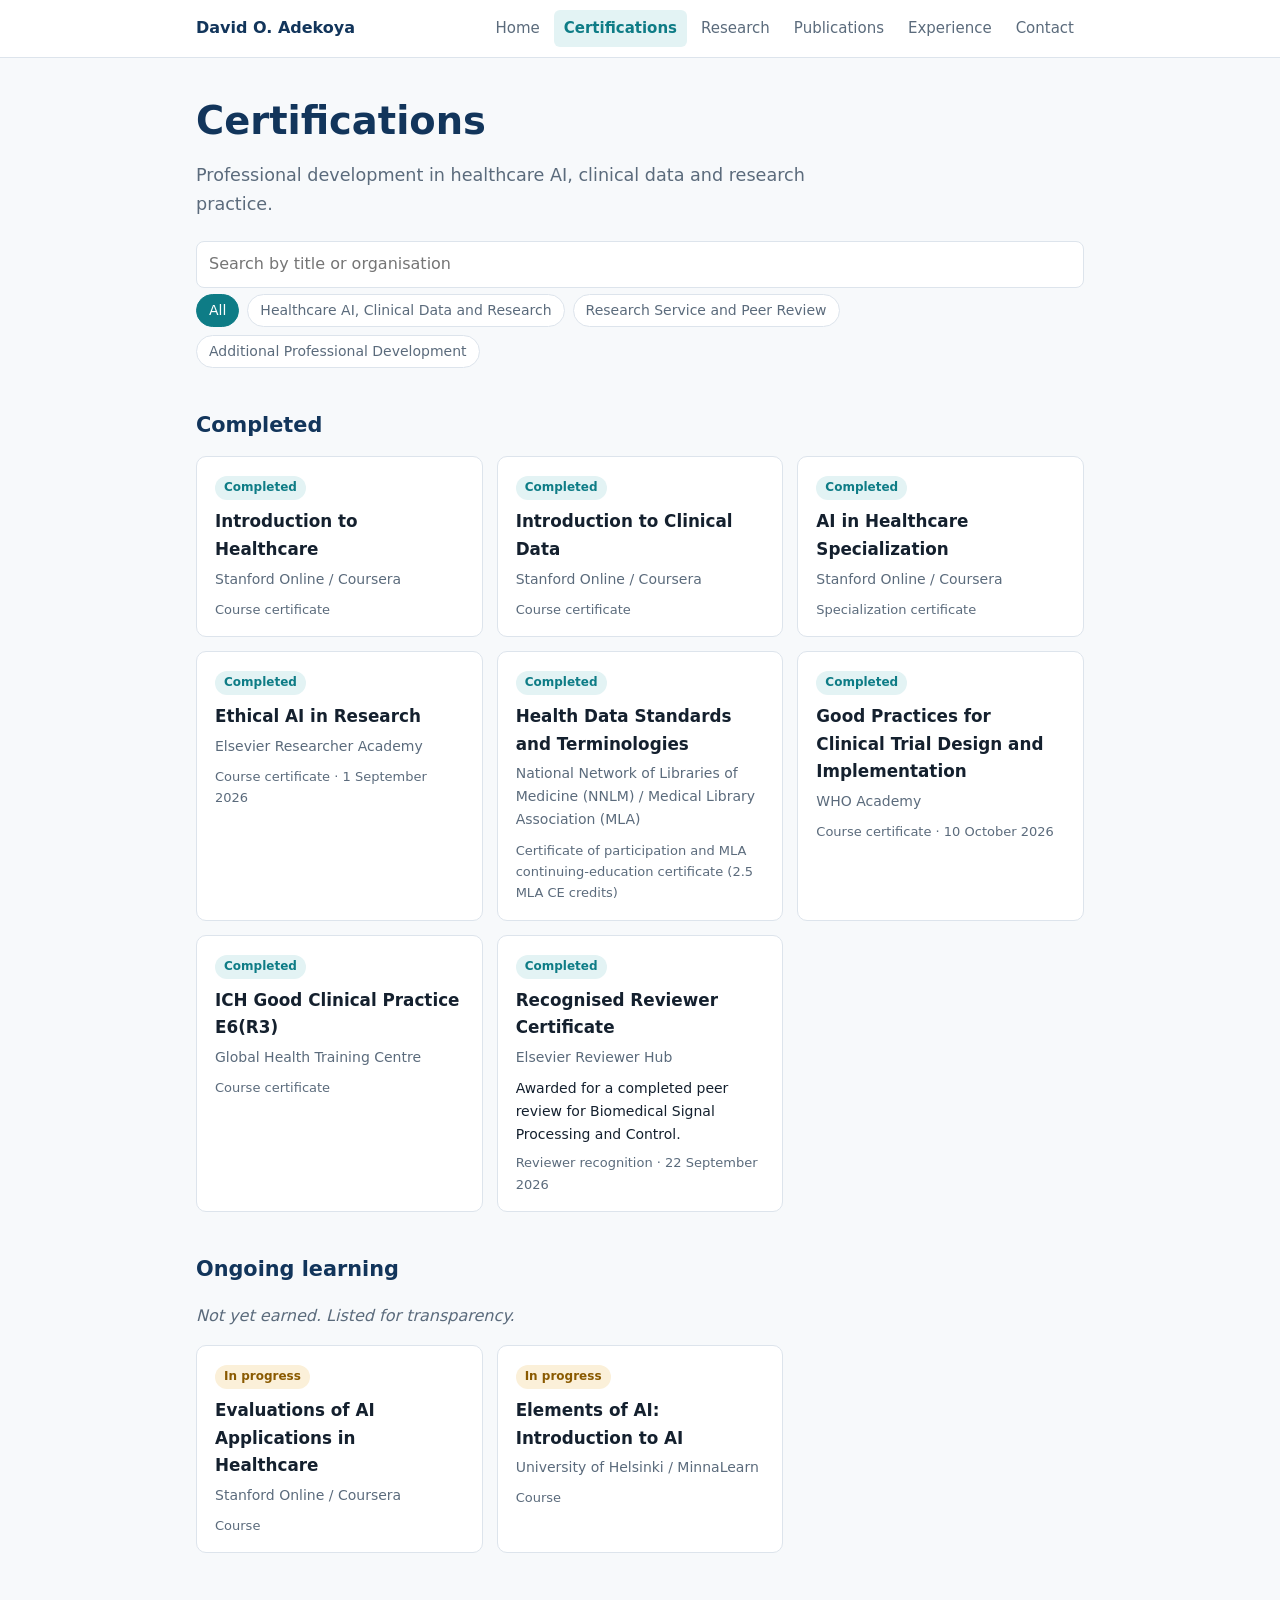
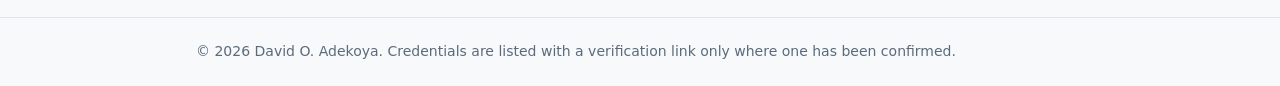
==== certifications.html @ 978b027b "Initial portfolio site" ====
<!doctype html>
<html lang="en">
<head>
<meta charset="utf-8">
<meta name="viewport" content="width=device-width, initial-scale=1">
<title>Certifications | David O. Adekoya</title>
<meta name="description" content="Portfolio of David O. Adekoya: AI and machine learning for healthcare, research, certifications and peer review.">
<link rel="stylesheet" href="assets/style.css">
</head>
<body>
<main><div class="wrap" id="app" data-page="certifications"></div></main>
<noscript><div class="wrap"><p>This site needs JavaScript to display its content.</p></div></noscript>
<script src="assets/data.js"></script>
<script src="assets/app.js"></script>
</body>
</html>
---- assets/style.css ----
:root {
  --bg: #f7f9fb; --surface: #ffffff; --ink: #14202e; --muted: #5b6b7c;
  --line: #dde4ec; --navy: #12355b; --teal: #0e7c86; --teal-soft: #e3f3f4;
  --amber: #8a5a00; --amber-soft: #fbf0d9; --radius: 10px;
}
@media (prefers-color-scheme: dark) {
  :root {
    --bg: #0e1620; --surface: #15202c; --ink: #e6edf4; --muted: #9aabbc;
    --line: #26364a; --navy: #8fb8e6; --teal: #4fc3cd; --teal-soft: #12353a;
    --amber: #f0c36a; --amber-soft: #3a2d0d;
  }
}
* { box-sizing: border-box; }
html { scroll-behavior: smooth; }
body {
  margin: 0; background: var(--bg); color: var(--ink);
  font: 16px/1.65 system-ui, -apple-system, "Segoe UI", Roboto, sans-serif;
}
a { color: var(--teal); }
.wrap { max-width: 920px; margin: 0 auto; padding: 0 16px; }

header.site { background: var(--surface); border-bottom: 1px solid var(--line); position: sticky; top: 0; z-index: 5; }
header.site .wrap { display: flex; align-items: center; justify-content: space-between; gap: 16px; flex-wrap: wrap; padding-top: 10px; padding-bottom: 10px; }
.brand { font-weight: 700; color: var(--navy); text-decoration: none; }
nav { display: flex; gap: 4px; flex-wrap: wrap; }
nav a { padding: 6px 10px; border-radius: 6px; color: var(--muted); text-decoration: none; font-size: 15px; }
nav a:hover { background: var(--teal-soft); color: var(--ink); }
nav a[aria-current="page"] { background: var(--teal-soft); color: var(--teal); font-weight: 600; }

main { padding: 40px 0 64px; }
h1 { font-size: clamp(1.8rem, 4vw, 2.4rem); line-height: 1.2; margin: 0 0 12px; color: var(--navy); }
h2 { font-size: 1.3rem; margin: 40px 0 14px; color: var(--navy); }
h3 { font-size: 1.05rem; margin: 0 0 4px; }
.lead { font-size: 1.1rem; color: var(--muted); max-width: 680px; }
.eyebrow { color: var(--teal); font-weight: 600; font-size: 14px; letter-spacing: .04em; text-transform: uppercase; margin: 0 0 8px; }

.btn { display: inline-block; padding: 9px 16px; border-radius: 8px; background: var(--navy); color: #fff; text-decoration: none; font-weight: 600; font-size: 15px; }
@media (prefers-color-scheme: dark) { .btn { color: #0e1620 !important; } }
.btn.ghost { background: transparent; color: var(--teal) !important; border: 1px solid var(--teal); }
.actions { display: flex; gap: 10px; flex-wrap: wrap; margin-top: 22px; }

.chips { display: flex; flex-wrap: wrap; gap: 8px; padding: 0; margin: 0; list-style: none; }
.chip { padding: 4px 12px; border-radius: 999px; background: var(--teal-soft); color: var(--teal); font-size: 14px; border: 1px solid transparent; }
button.chip { cursor: pointer; font: inherit; font-size: 14px; background: var(--surface); color: var(--muted); border-color: var(--line); }
button.chip[aria-pressed="true"] { background: var(--teal); color: #fff; border-color: var(--teal); }

.grid { display: grid; gap: 14px; grid-template-columns: repeat(auto-fill, minmax(280px, 1fr)); }
.card { background: var(--surface); border: 1px solid var(--line); border-radius: var(--radius); padding: 16px 18px; }
.card .org { color: var(--muted); font-size: 14px; margin: 0 0 8px; }
.card .meta { font-size: 13px; color: var(--muted); margin: 6px 0 0; }
.card .note { font-size: 14px; margin: 8px 0 0; }
.card .links { margin-top: 10px; font-size: 14px; display: flex; gap: 14px; }
.card.list { grid-column: 1 / -1; }
.badge { display: inline-block; font-size: 12px; font-weight: 600; padding: 2px 9px; border-radius: 999px; background: var(--teal-soft); color: var(--teal); margin-bottom: 8px; }
.badge.wait { background: var(--amber-soft); color: var(--amber); }

.toolbar { display: flex; gap: 12px; flex-wrap: wrap; align-items: center; margin: 22px 0 6px; }
.toolbar input { flex: 1 1 220px; padding: 9px 12px; border: 1px solid var(--line); border-radius: 8px; background: var(--surface); color: var(--ink); font: inherit; }
.empty { color: var(--muted); font-style: italic; }
.stack > * + * { margin-top: 14px; }

footer.site { border-top: 1px solid var(--line); color: var(--muted); font-size: 14px; padding: 22px 0; }
:focus-visible { outline: 2px solid var(--teal); outline-offset: 2px; }
@media (max-width: 560px) { main { padding-top: 28px; } nav a { padding: 6px 8px; font-size: 14px; } }
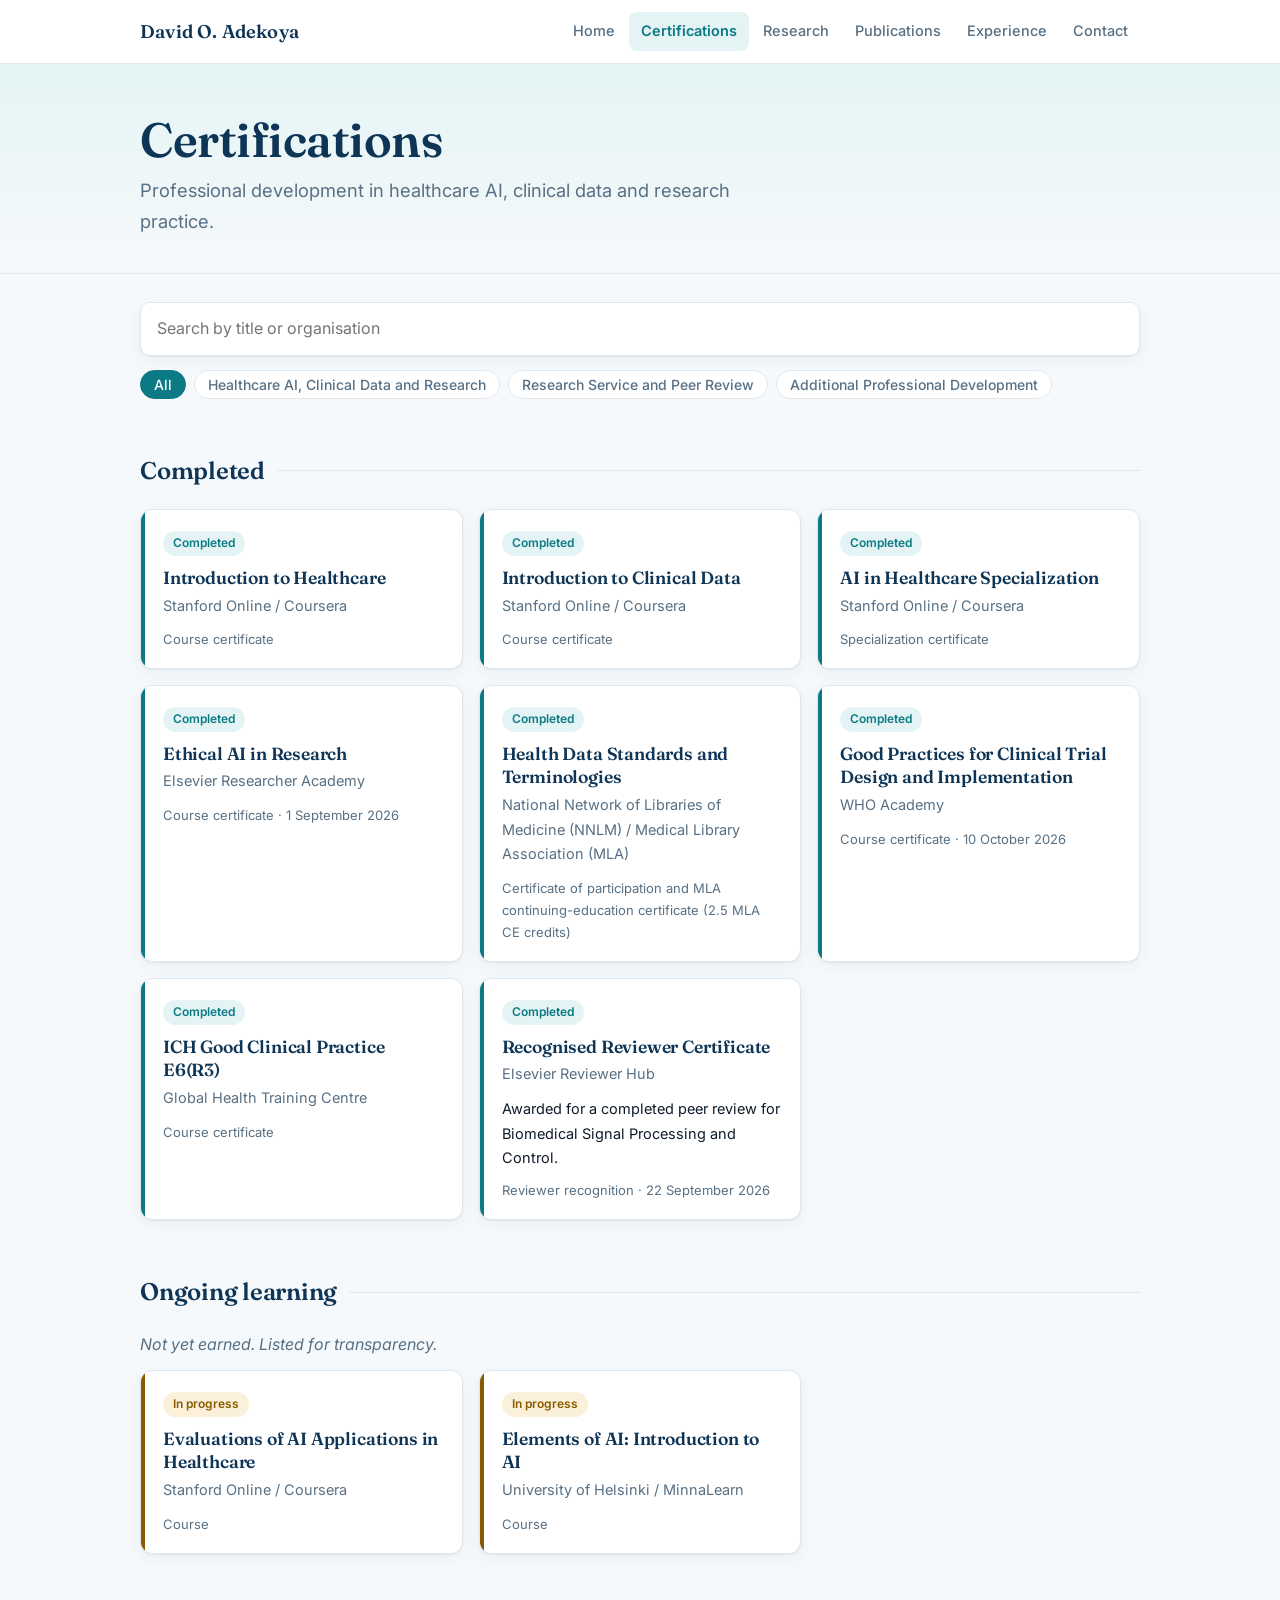
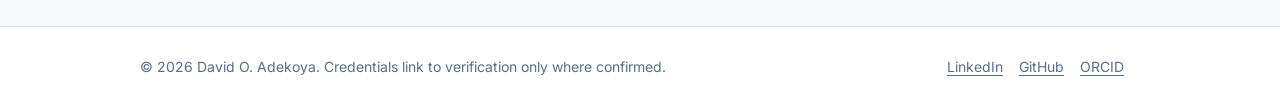
==== commit f105c80c: "Design pass: typography, hero, stats, page headers, cert thumbnails" ====
--- a/certifications.html
+++ b/certifications.html
@@ -5,6 +5,9 @@
 <meta name="viewport" content="width=device-width, initial-scale=1">
 <title>Certifications | David O. Adekoya</title>
 <meta name="description" content="Portfolio of David O. Adekoya: AI and machine learning for healthcare, research, certifications and peer review.">
+<link rel="preconnect" href="https://fonts.googleapis.com"><link rel="preconnect" href="https://fonts.gstatic.com" crossorigin>
+<link href="https://fonts.googleapis.com/css2?family=Fraunces:wght@500;600&family=Inter:wght@400;500;600&display=swap" rel="stylesheet">
+<link rel="icon" href="data:image/svg+xml,%3Csvg xmlns='http://www.w3.org/2000/svg' viewBox='0 0 32 32'%3E%3Crect width='32' height='32' rx='7' fill='%230f3556'/%3E%3Cpath d='M4 17h7l3-6 4 11 3-5h7' stroke='%234fc3cd' stroke-width='2.4' fill='none' stroke-linecap='round' stroke-linejoin='round'/%3E%3C/svg%3E">
 <link rel="stylesheet" href="assets/style.css">
 </head>
 <body>
--- a/assets/style.css
+++ b/assets/style.css
@@ -1,64 +1,111 @@
 :root {
-  --bg: #f7f9fb; --surface: #ffffff; --ink: #14202e; --muted: #5b6b7c;
-  --line: #dde4ec; --navy: #12355b; --teal: #0e7c86; --teal-soft: #e3f3f4;
-  --amber: #8a5a00; --amber-soft: #fbf0d9; --radius: 10px;
+  --bg: #f6f9fb; --surface: #ffffff; --ink: #0f1c2b; --muted: #587084;
+  --line: #dfe7ee; --navy: #0f3556; --teal: #0b7a85; --teal-soft: #e4f4f5;
+  --amber: #8a5a00; --amber-soft: #fbf0d9; --on-accent: #ffffff;
+  --shadow: 0 1px 2px rgba(15,53,86,.06), 0 4px 16px rgba(15,53,86,.05);
+  --radius: 12px;
+  --serif: "Fraunces", Georgia, "Times New Roman", serif;
+  --sans: "Inter", system-ui, -apple-system, "Segoe UI", Roboto, sans-serif;
 }
 @media (prefers-color-scheme: dark) {
   :root {
-    --bg: #0e1620; --surface: #15202c; --ink: #e6edf4; --muted: #9aabbc;
-    --line: #26364a; --navy: #8fb8e6; --teal: #4fc3cd; --teal-soft: #12353a;
-    --amber: #f0c36a; --amber-soft: #3a2d0d;
+    --bg: #0b141d; --surface: #131f2b; --ink: #e7eef5; --muted: #9db0c1;
+    --line: #243548; --navy: #9cc4ee; --teal: #4fc3cd; --teal-soft: #11343a;
+    --amber: #f0c36a; --amber-soft: #38300f; --on-accent: #0b141d;
+    --shadow: none;
   }
 }
-* { box-sizing: border-box; }
-html { scroll-behavior: smooth; }
-body {
-  margin: 0; background: var(--bg); color: var(--ink);
-  font: 16px/1.65 system-ui, -apple-system, "Segoe UI", Roboto, sans-serif;
-}
-a { color: var(--teal); }
-.wrap { max-width: 920px; margin: 0 auto; padding: 0 16px; }
+*, *::before, *::after { box-sizing: border-box; }
+html { scroll-behavior: smooth; -webkit-text-size-adjust: 100%; }
+body { margin: 0; background: var(--bg); color: var(--ink); font: 16px/1.7 var(--sans); -webkit-font-smoothing: antialiased; }
+a { color: var(--teal); text-underline-offset: 3px; }
+.wrap { max-width: 1040px; margin: 0 auto; padding: 0 20px; }
+.skip { position: absolute; left: -999px; top: 8px; background: var(--navy); color: var(--on-accent); padding: 8px 14px; border-radius: 6px; z-index: 20; }
+.skip:focus { left: 8px; }
 
-header.site { background: var(--surface); border-bottom: 1px solid var(--line); position: sticky; top: 0; z-index: 5; }
-header.site .wrap { display: flex; align-items: center; justify-content: space-between; gap: 16px; flex-wrap: wrap; padding-top: 10px; padding-bottom: 10px; }
-.brand { font-weight: 700; color: var(--navy); text-decoration: none; }
-nav { display: flex; gap: 4px; flex-wrap: wrap; }
-nav a { padding: 6px 10px; border-radius: 6px; color: var(--muted); text-decoration: none; font-size: 15px; }
+/* header */
+header.site { background: color-mix(in srgb, var(--surface) 92%, transparent); backdrop-filter: blur(8px); border-bottom: 1px solid var(--line); position: sticky; top: 0; z-index: 10; }
+header.site .wrap { display: flex; align-items: center; justify-content: space-between; gap: 12px 24px; flex-wrap: wrap; padding-top: 12px; padding-bottom: 12px; }
+.brand { font: 600 1.15rem var(--serif); color: var(--navy); text-decoration: none; letter-spacing: .01em; }
+nav { display: flex; gap: 2px; flex-wrap: wrap; }
+nav a { padding: 7px 12px; border-radius: 8px; color: var(--muted); text-decoration: none; font-size: 14.5px; font-weight: 500; transition: background .15s, color .15s; }
 nav a:hover { background: var(--teal-soft); color: var(--ink); }
 nav a[aria-current="page"] { background: var(--teal-soft); color: var(--teal); font-weight: 600; }
 
-main { padding: 40px 0 64px; }
-h1 { font-size: clamp(1.8rem, 4vw, 2.4rem); line-height: 1.2; margin: 0 0 12px; color: var(--navy); }
-h2 { font-size: 1.3rem; margin: 40px 0 14px; color: var(--navy); }
-h3 { font-size: 1.05rem; margin: 0 0 4px; }
-.lead { font-size: 1.1rem; color: var(--muted); max-width: 680px; }
-.eyebrow { color: var(--teal); font-weight: 600; font-size: 14px; letter-spacing: .04em; text-transform: uppercase; margin: 0 0 8px; }
+main { padding-bottom: 72px; }
 
-.btn { display: inline-block; padding: 9px 16px; border-radius: 8px; background: var(--navy); color: #fff; text-decoration: none; font-weight: 600; font-size: 15px; }
-@media (prefers-color-scheme: dark) { .btn { color: #0e1620 !important; } }
-.btn.ghost { background: transparent; color: var(--teal) !important; border: 1px solid var(--teal); }
-.actions { display: flex; gap: 10px; flex-wrap: wrap; margin-top: 22px; }
+/* typography */
+h1, h2, h3 { font-family: var(--serif); color: var(--navy); font-weight: 600; letter-spacing: -.01em; }
+h1 { font-size: clamp(2rem, 5vw, 3rem); line-height: 1.15; margin: 0 0 14px; }
+h2 { font-size: 1.5rem; margin: 52px 0 18px; display: flex; align-items: center; gap: 12px; }
+h2::after { content: ""; flex: 1; height: 1px; background: var(--line); }
+h3 { font-size: 1.1rem; line-height: 1.35; margin: 0 0 4px; }
+p { margin: 0 0 12px; }
+.lead { font-size: 1.15rem; color: var(--muted); max-width: 640px; }
+.eyebrow { color: var(--teal); font: 600 .8rem var(--sans); letter-spacing: .12em; text-transform: uppercase; margin: 0 0 12px; }
 
+/* page head */
+.page-head { background: linear-gradient(180deg, var(--teal-soft), transparent); border-bottom: 1px solid var(--line); padding: 48px 0 36px; margin-bottom: 8px; }
+.page-head h1 { margin-bottom: 8px; }
+.page-head .lead { margin: 0; }
+
+/* hero */
+.hero { display: grid; grid-template-columns: 1.3fr 1fr; gap: 40px; align-items: center; padding: 64px 0 24px; }
+.hero svg { width: 100%; height: auto; max-width: 380px; justify-self: center; color: var(--teal); }
+.hero .lead { margin-bottom: 14px; }
+
+/* buttons */
+.btn { display: inline-block; padding: 11px 20px; border-radius: 10px; background: var(--navy); color: var(--on-accent); text-decoration: none; font-weight: 600; font-size: 15px; border: 1px solid var(--navy); transition: transform .12s, box-shadow .12s; }
+.btn:hover { transform: translateY(-1px); box-shadow: var(--shadow); }
+.btn.ghost { background: transparent; color: var(--teal); border-color: var(--teal); }
+.actions { display: flex; gap: 10px; flex-wrap: wrap; margin-top: 24px; }
+
+/* stats */
+.stats { display: grid; grid-template-columns: repeat(auto-fit, minmax(150px, 1fr)); gap: 12px; margin: 40px 0 0; }
+.stat { background: var(--surface); border: 1px solid var(--line); border-radius: var(--radius); padding: 16px 18px; box-shadow: var(--shadow); }
+.stat b { display: block; font: 600 1.9rem/1.1 var(--serif); color: var(--teal); }
+.stat span { font-size: 13.5px; color: var(--muted); }
+
+/* chips */
 .chips { display: flex; flex-wrap: wrap; gap: 8px; padding: 0; margin: 0; list-style: none; }
-.chip { padding: 4px 12px; border-radius: 999px; background: var(--teal-soft); color: var(--teal); font-size: 14px; border: 1px solid transparent; }
-button.chip { cursor: pointer; font: inherit; font-size: 14px; background: var(--surface); color: var(--muted); border-color: var(--line); }
-button.chip[aria-pressed="true"] { background: var(--teal); color: #fff; border-color: var(--teal); }
+.chip { padding: 5px 13px; border-radius: 999px; background: var(--teal-soft); color: var(--teal); font-size: 14px; font-weight: 500; border: 1px solid transparent; }
+button.chip { cursor: pointer; font-family: inherit; background: var(--surface); color: var(--muted); border-color: var(--line); transition: border-color .15s, color .15s; }
+button.chip:hover { border-color: var(--teal); color: var(--teal); }
+button.chip[aria-pressed="true"] { background: var(--teal); color: var(--on-accent); border-color: var(--teal); }
 
-.grid { display: grid; gap: 14px; grid-template-columns: repeat(auto-fill, minmax(280px, 1fr)); }
-.card { background: var(--surface); border: 1px solid var(--line); border-radius: var(--radius); padding: 16px 18px; }
-.card .org { color: var(--muted); font-size: 14px; margin: 0 0 8px; }
-.card .meta { font-size: 13px; color: var(--muted); margin: 6px 0 0; }
-.card .note { font-size: 14px; margin: 8px 0 0; }
-.card .links { margin-top: 10px; font-size: 14px; display: flex; gap: 14px; }
-.card.list { grid-column: 1 / -1; }
-.badge { display: inline-block; font-size: 12px; font-weight: 600; padding: 2px 9px; border-radius: 999px; background: var(--teal-soft); color: var(--teal); margin-bottom: 8px; }
+/* cards */
+.grid { display: grid; gap: 16px; grid-template-columns: repeat(auto-fill, minmax(290px, 1fr)); }
+.card { position: relative; background: var(--surface); border: 1px solid var(--line); border-radius: var(--radius); padding: 18px 20px 18px 22px; box-shadow: var(--shadow); overflow: hidden; transition: transform .15s, border-color .15s; }
+.card::before { content: ""; position: absolute; left: 0; top: 0; bottom: 0; width: 4px; background: var(--teal); }
+.card.pending::before { background: var(--amber); }
+.grid .card:hover { transform: translateY(-2px); border-color: var(--teal); }
+.card .org { color: var(--muted); font-size: 14.5px; margin: 0 0 10px; }
+.card .meta { font-size: 13px; color: var(--muted); margin: 8px 0 0; }
+.card .note { font-size: 14.5px; margin: 8px 0 0; }
+.card .links { margin-top: 12px; font-size: 14px; font-weight: 600; display: flex; gap: 16px; flex-wrap: wrap; }
+.card .thumb { display: block; margin: -4px 0 14px; border-radius: 8px; border: 1px solid var(--line); width: 100%; height: 150px; object-fit: cover; object-position: top; background: var(--bg); }
+.badge { display: inline-block; font-size: 12px; font-weight: 600; padding: 2px 10px; border-radius: 999px; background: var(--teal-soft); color: var(--teal); margin-bottom: 10px; }
 .badge.wait { background: var(--amber-soft); color: var(--amber); }
+.stack > * + * { margin-top: 16px; }
 
-.toolbar { display: flex; gap: 12px; flex-wrap: wrap; align-items: center; margin: 22px 0 6px; }
-.toolbar input { flex: 1 1 220px; padding: 9px 12px; border: 1px solid var(--line); border-radius: 8px; background: var(--surface); color: var(--ink); font: inherit; }
+/* toolbar */
+.toolbar { margin: 28px 0 14px; }
+.toolbar input { width: 100%; padding: 12px 16px; border: 1px solid var(--line); border-radius: 10px; background: var(--surface); color: var(--ink); font: inherit; box-shadow: var(--shadow); }
+.toolbar input:focus { outline: 2px solid var(--teal); border-color: transparent; }
 .empty { color: var(--muted); font-style: italic; }
-.stack > * + * { margin-top: 14px; }
 
-footer.site { border-top: 1px solid var(--line); color: var(--muted); font-size: 14px; padding: 22px 0; }
+/* footer */
+footer.site { border-top: 1px solid var(--line); background: var(--surface); color: var(--muted); font-size: 14px; padding: 28px 0; }
+footer.site .wrap { display: flex; justify-content: space-between; gap: 12px 24px; flex-wrap: wrap; }
+footer.site a { color: var(--muted); margin-right: 16px; }
+
 :focus-visible { outline: 2px solid var(--teal); outline-offset: 2px; }
-@media (max-width: 560px) { main { padding-top: 28px; } nav a { padding: 6px 8px; font-size: 14px; } }
+@media (max-width: 760px) {
+  .hero { grid-template-columns: 1fr; padding-top: 36px; gap: 24px; }
+  .hero svg { max-width: 240px; order: -1; justify-self: start; }
+  h2 { margin-top: 40px; }
+  .page-head { padding: 36px 0 28px; }
+  nav a { padding: 6px 9px; font-size: 14px; }
+}
+@media (prefers-reduced-motion: reduce) { * { transition: none !important; scroll-behavior: auto !important; } }
+@media print { header.site, footer.site, .toolbar, .actions { display: none; } body { background: #fff; } .card { box-shadow: none; break-inside: avoid; } }
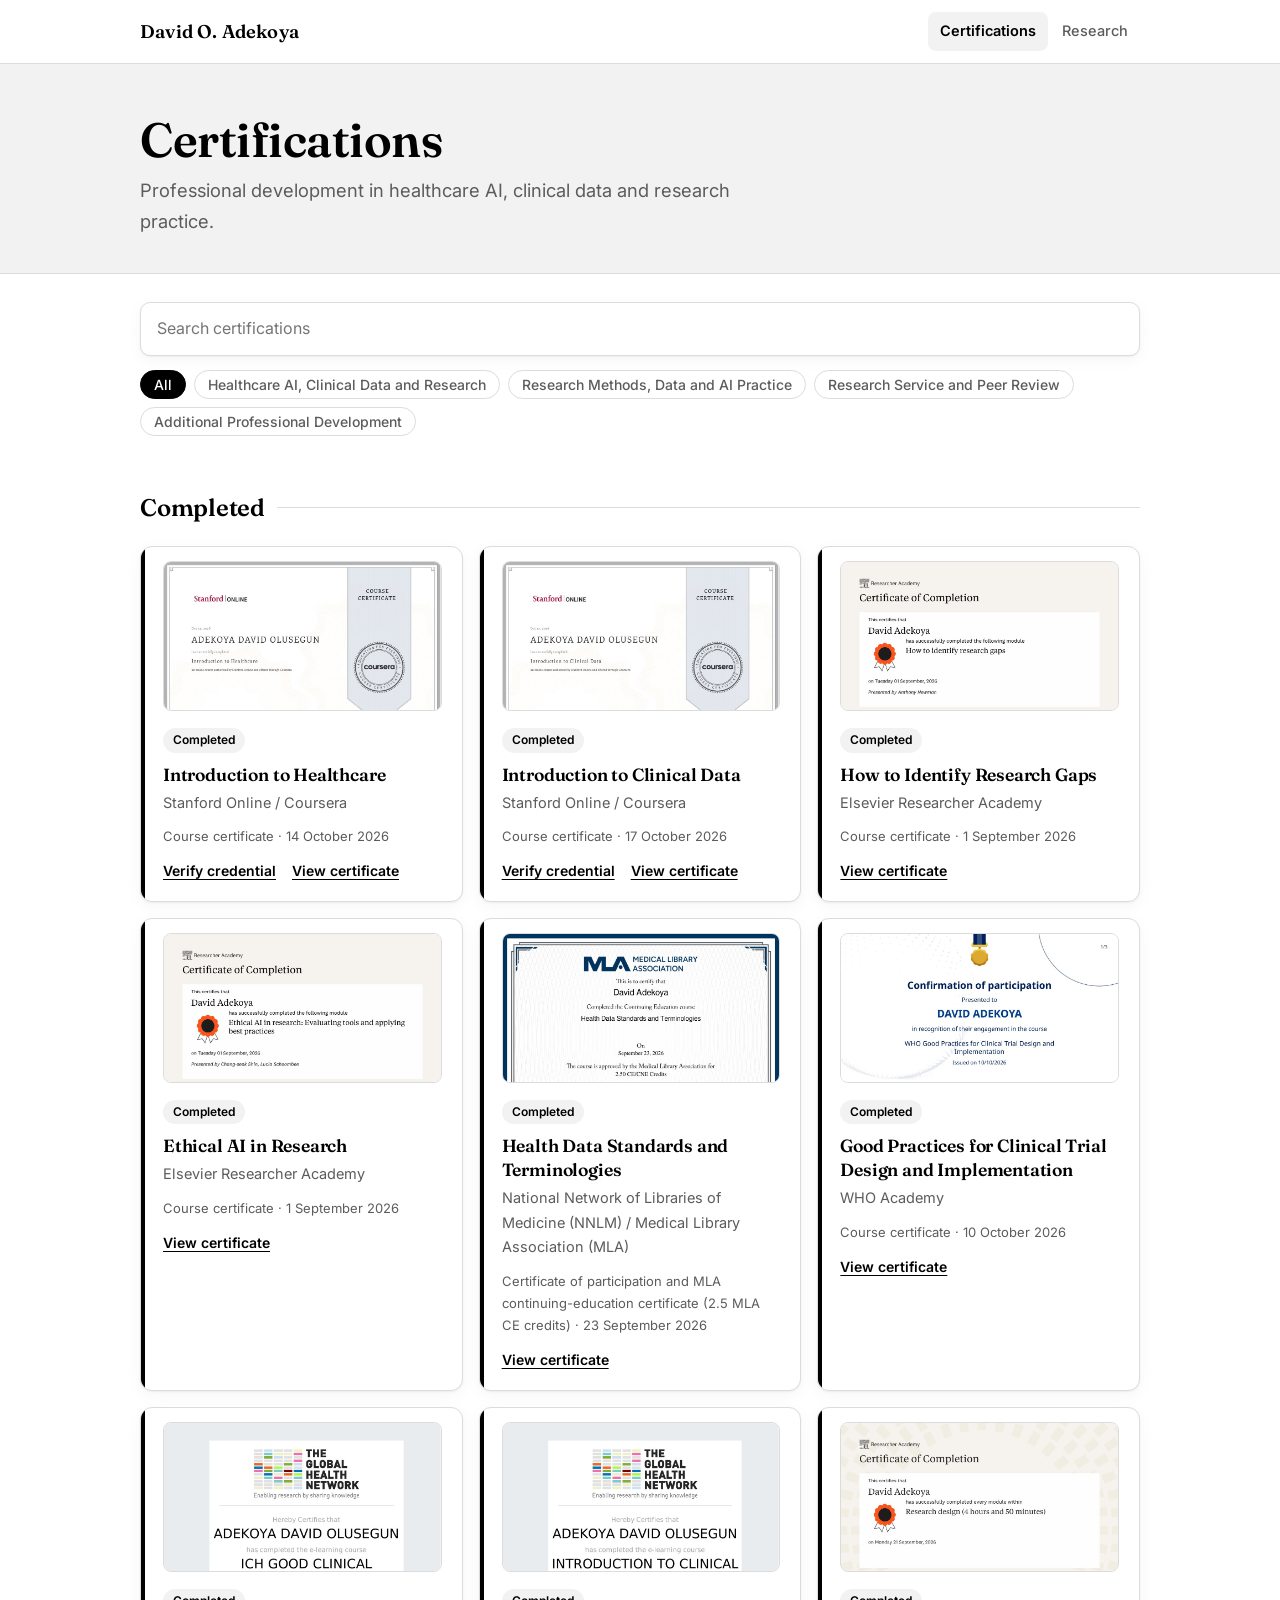
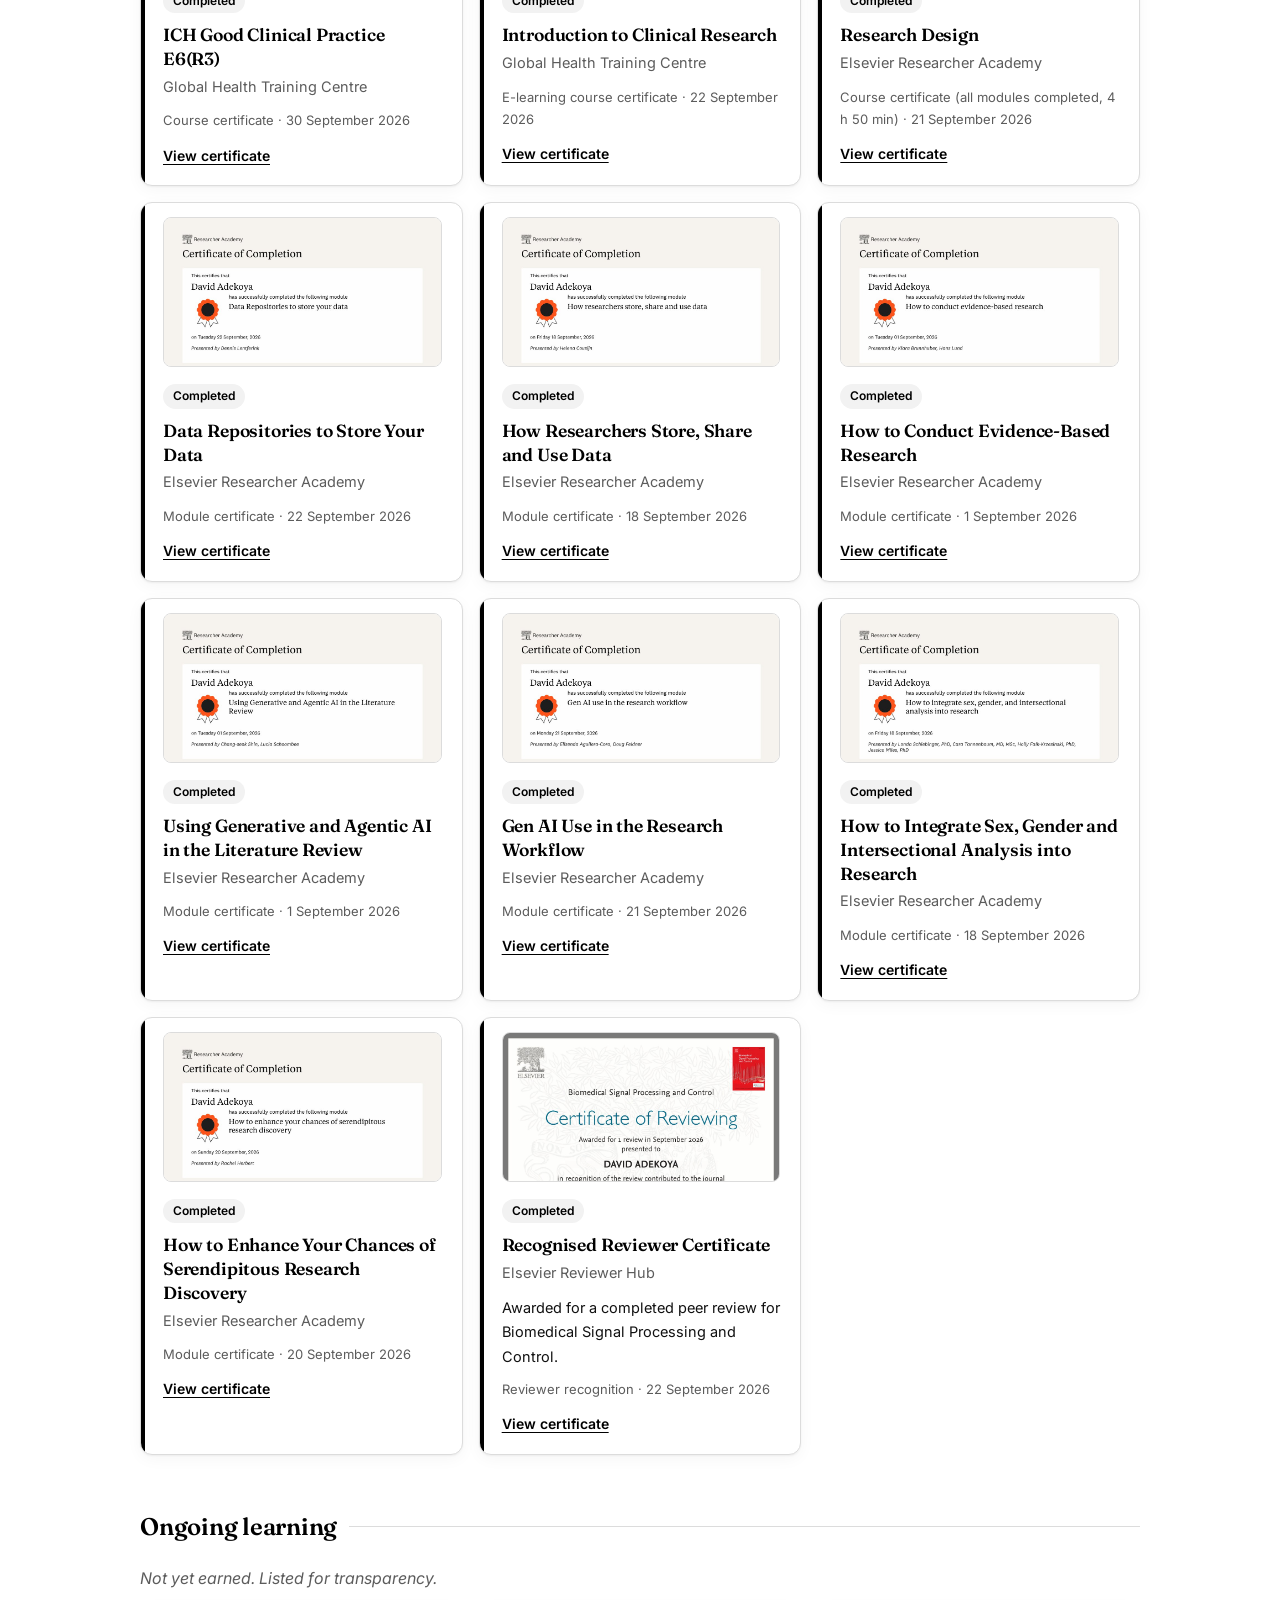
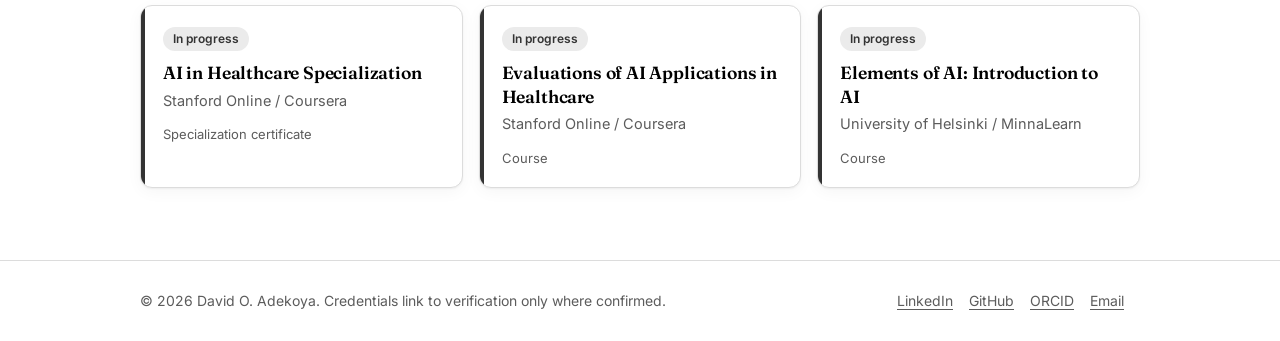
==== commit 1e110487: "Black and white theme; cache-bust assets" ====
--- a/certifications.html
+++ b/certifications.html
@@ -7,13 +7,13 @@
 <meta name="description" content="Portfolio of David O. Adekoya: AI and machine learning for healthcare, research, certifications and peer review.">
 <link rel="preconnect" href="https://fonts.googleapis.com"><link rel="preconnect" href="https://fonts.gstatic.com" crossorigin>
 <link href="https://fonts.googleapis.com/css2?family=Fraunces:wght@500;600&family=Inter:wght@400;500;600&display=swap" rel="stylesheet">
-<link rel="icon" href="data:image/svg+xml,%3Csvg xmlns='http://www.w3.org/2000/svg' viewBox='0 0 32 32'%3E%3Crect width='32' height='32' rx='7' fill='%230f3556'/%3E%3Cpath d='M4 17h7l3-6 4 11 3-5h7' stroke='%234fc3cd' stroke-width='2.4' fill='none' stroke-linecap='round' stroke-linejoin='round'/%3E%3C/svg%3E">
-<link rel="stylesheet" href="assets/style.css">
+<link rel="icon" href="data:image/svg+xml,%3Csvg xmlns='http://www.w3.org/2000/svg' viewBox='0 0 32 32'%3E%3Crect width='32' height='32' rx='7' fill='%23000000'/%3E%3Cpath d='M4 17h7l3-6 4 11 3-5h7' stroke='%23ffffff' stroke-width='2.4' fill='none' stroke-linecap='round' stroke-linejoin='round'/%3E%3C/svg%3E">
+<link rel="stylesheet" href="assets/style.css?v=2">
 </head>
 <body>
 <main><div class="wrap" id="app" data-page="certifications"></div></main>
 <noscript><div class="wrap"><p>This site needs JavaScript to display its content.</p></div></noscript>
-<script src="assets/data.js"></script>
-<script src="assets/app.js"></script>
+<script src="assets/data.js?v=2"></script>
+<script src="assets/app.js?v=2"></script>
 </body>
 </html>
--- a/assets/style.css
+++ b/assets/style.css
@@ -1,19 +1,11 @@
 :root {
-  --bg: #f6f9fb; --surface: #ffffff; --ink: #0f1c2b; --muted: #587084;
-  --line: #dfe7ee; --navy: #0f3556; --teal: #0b7a85; --teal-soft: #e4f4f5;
-  --amber: #8a5a00; --amber-soft: #fbf0d9; --on-accent: #ffffff;
-  --shadow: 0 1px 2px rgba(15,53,86,.06), 0 4px 16px rgba(15,53,86,.05);
+  --bg: #ffffff; --surface: #ffffff; --ink: #111111; --muted: #5c5c5c;
+  --line: #dcdcdc; --navy: #000000; --teal: #000000; --teal-soft: #f2f2f2;
+  --amber: #333333; --amber-soft: #ebebeb; --on-accent: #ffffff;
+  --shadow: 0 1px 2px rgba(0,0,0,.05), 0 4px 16px rgba(0,0,0,.04);
   --radius: 12px;
   --serif: "Fraunces", Georgia, "Times New Roman", serif;
   --sans: "Inter", system-ui, -apple-system, "Segoe UI", Roboto, sans-serif;
-}
-@media (prefers-color-scheme: dark) {
-  :root {
-    --bg: #0b141d; --surface: #131f2b; --ink: #e7eef5; --muted: #9db0c1;
-    --line: #243548; --navy: #9cc4ee; --teal: #4fc3cd; --teal-soft: #11343a;
-    --amber: #f0c36a; --amber-soft: #38300f; --on-accent: #0b141d;
-    --shadow: none;
-  }
 }
 *, *::before, *::after { box-sizing: border-box; }
 html { scroll-behavior: smooth; -webkit-text-size-adjust: 100%; }
@@ -45,13 +37,13 @@
 .eyebrow { color: var(--teal); font: 600 .8rem var(--sans); letter-spacing: .12em; text-transform: uppercase; margin: 0 0 12px; }
 
 /* page head */
-.page-head { background: linear-gradient(180deg, var(--teal-soft), transparent); border-bottom: 1px solid var(--line); padding: 48px 0 36px; margin-bottom: 8px; }
+.page-head { background: var(--teal-soft); border-bottom: 1px solid var(--line); padding: 48px 0 36px; margin-bottom: 8px; }
 .page-head h1 { margin-bottom: 8px; }
 .page-head .lead { margin: 0; }
 
 /* hero */
 .hero { display: grid; grid-template-columns: 1.3fr 1fr; gap: 40px; align-items: center; padding: 64px 0 24px; }
-.hero svg { width: 100%; height: auto; max-width: 380px; justify-self: center; color: var(--teal); }
+.hero svg { width: 100%; height: auto; max-width: 380px; justify-self: center; color: #000; }
 .hero .lead { margin-bottom: 14px; }
 
 /* buttons */
